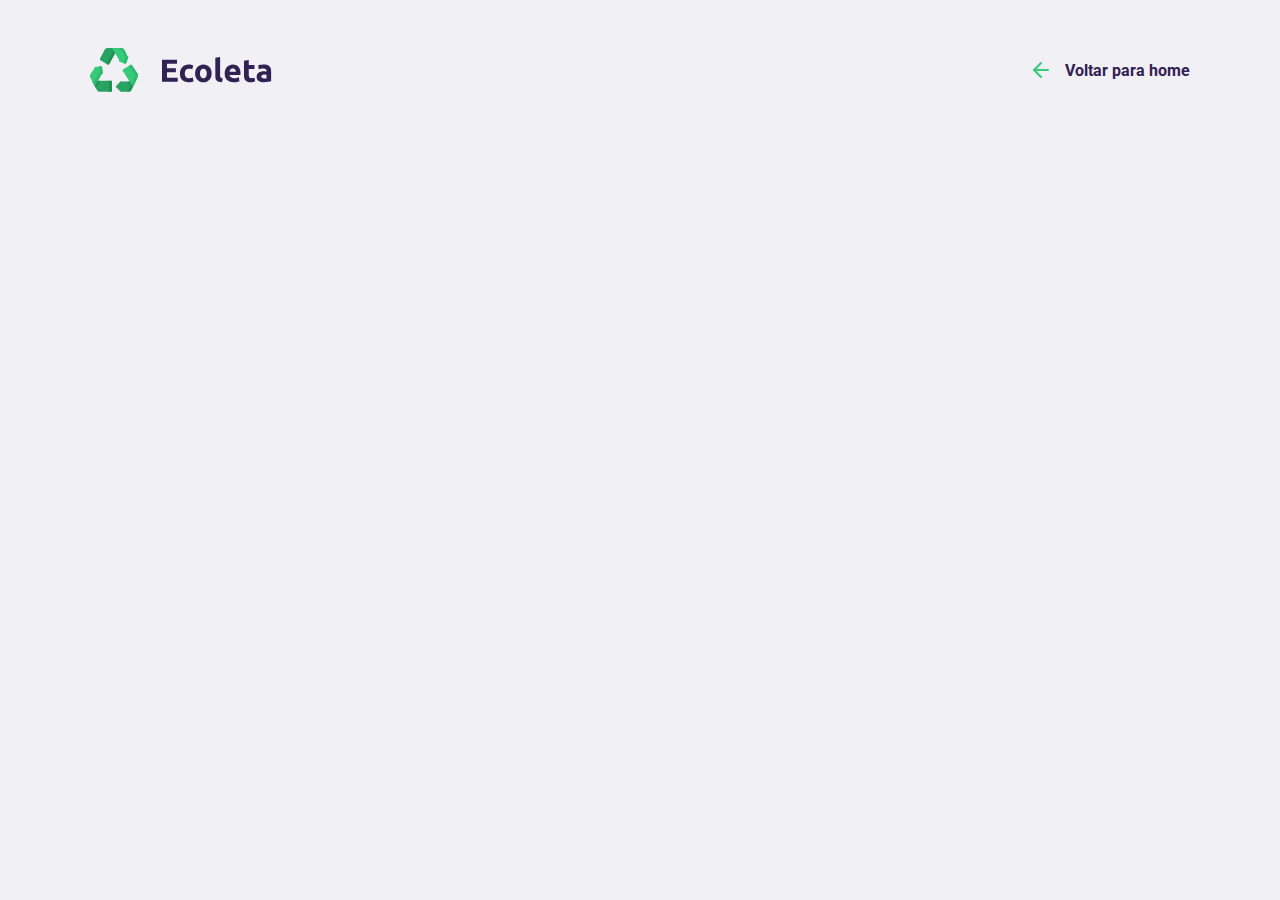
==== create-point.html @ 79a30973 "refatoramento, criação da página de formulário feito até iniciar os formulários" ====
<!DOCTYPE html>
<html lang="en">
<head>
    <meta charset="UTF-8">
    <meta name="viewport" content="width=device-width, initial-scale=1.0">
    <title>Criar ponto de coleta</title>

    <link href="https://fonts.googleapis.com/css2?family=Roboto:ital,wght@0,700;1,100&display=swap" rel="stylesheet"> 
    <link href="https://fonts.googleapis.com/css2?family=Ubuntu:wght@700&display=swap" rel="stylesheet"> 

    <link rel="stylesheet" href="styles/main.css">
    <link rel="stylesheet" href="styles/create-point.css">    
    <link rel="stylesheet" href="styles/responsive.css">
</head>
<body>

    <div id="page-create-point">
        
            <header>
                <object data="assets/logo.svg" type="image/svg+xml"></object>
                <a href="http://google.com.br">
                    <span></span>
                    Voltar para home</a>        

            </header>
        
    </div>
    
    

</body>
</html>
---- styles/main.css ----
@charset "UTF-8";

:root {
    --title-color: #322153;
    --primary-color: #34cb79;
}

* {
    margin: 0;
    padding: 0;
}

html {
    font-family: Roboto, sans-serif;
}

a {
    text-decoration: none;
}

body {
    background: #f0f0f5;
    -webkit-font-smoothing: antialiased;
}

h1, h2, h3, h4, h5, h6 {
   font-family: 'ubuntu', sans-serif; 
   color: var(--title-color);
}
/* 
Elementos inline deixam o que está ao lado ficar do lado.
Já o elemento block passa para a outra linha
Toda caixa que no caso é um display, contém largura, altura, espaçamento
preenchimentos, bordas, fundo, cor e a maneira como la é vista pelo HTML
*/
---- styles/create-point.css ----
#page-create-point {
    width: 90%;
    max-width: 1100px;
    margin: 0 auto;
}

#page-create-point header {
    margin-top: 48px;
    display: flex;
    justify-content: space-between;
    align-items: center;
}

#page-create-point header a {
    text-decoration: none;
    color: var(--title-color);
    font-weight: bold;
    display: flex;
    align-items: center;
}

#page-create-point header a span {
    margin-right: 16px;
    background-image: url('../assets/arrow-left.svg');
    display: flex;
    width: 20px;
    height: 24px;
}
---- styles/responsive.css ----
@media (max-width: 900px) {
    #page-home {
        background-position-x: 70vw;
    }

    #page-home .content{
        align-items: center;
        text-align: center;
    }

    #page-home header a {
        position: absolute;
        bottom: 48px;

        left: 50%;
        transform: translateX(-50%);
    }

    #page-home main {
        align-items: center;
    }
}

@media (min-width: 1700px) {
    #page-home {
        background-position-x: 40vw;
    }
}

@media (max-height: 760px) {
    #page-home {
        background-position-y: 200px;
    }
}
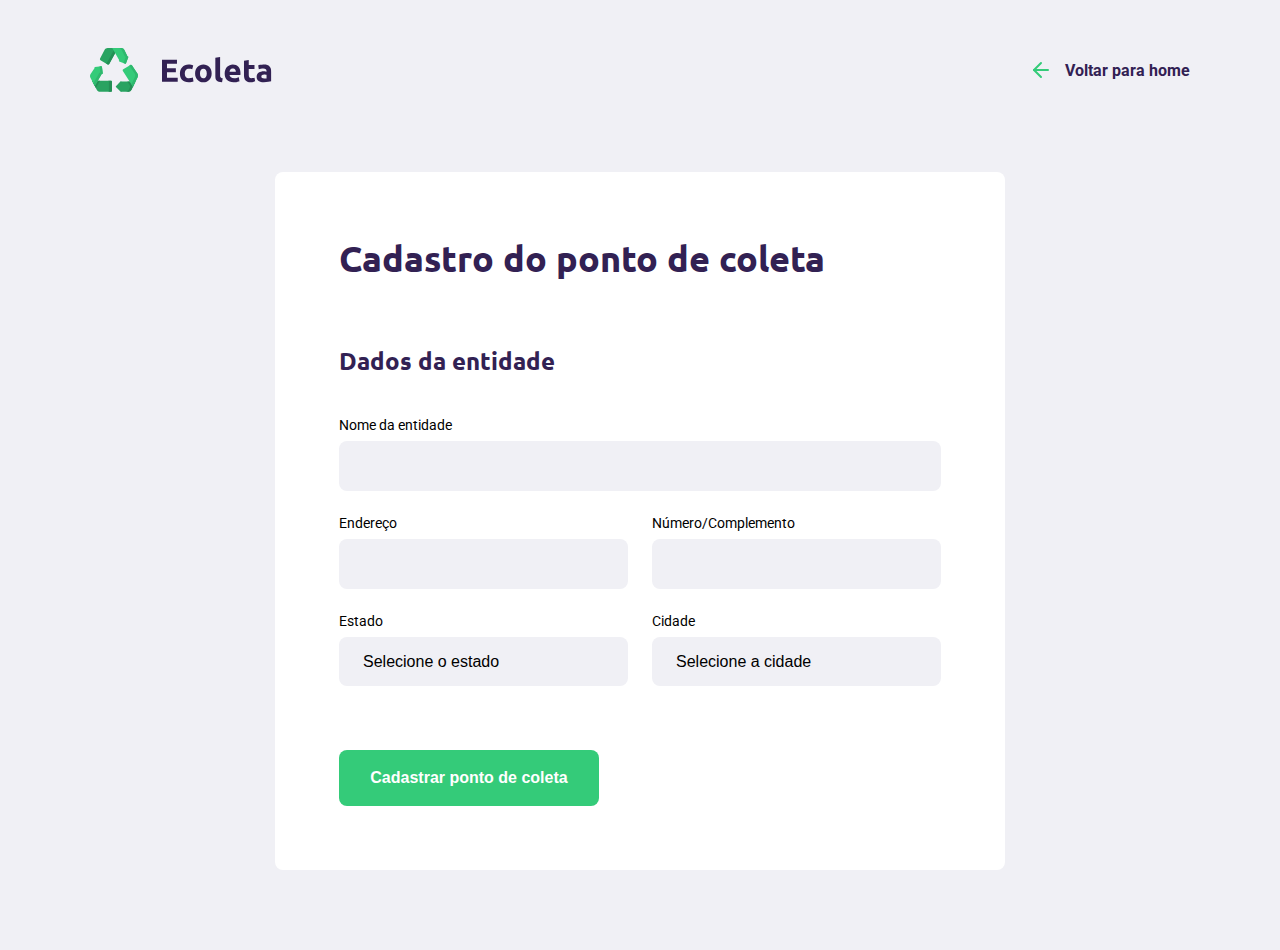
==== commit 1d796700: "Término do formulário e dos eventos dos campos select" ====
--- a/create-point.html
+++ b/create-point.html
@@ -23,10 +23,58 @@
                     Voltar para home</a>        
 
             </header>
+
+            <form action="">
+
+                <h1>Cadastro do ponto de coleta</h1>
+
+                <fieldset>
+                    <legend>
+                        <h2>Dados da entidade</h2>
+                    </legend>
+
+                    <div class="field">
+                        <label for="name">Nome da entidade</label>
+                        <input type="text" name="name">
+                    </div>
+
+                    <div class="field-group">
+                        <div class="field">
+                            <label for="address">Endereço</label>
+                            <input type="text" name="address">
+                        </div>
+                        <div class="field">
+                            <label for="address2">Número/Complemento</label>
+                            <input type="text" name="address2">
+                        </div>
+                    </div>
+
+                    <div class="field-group">
+                        <div class="field">
+                            <label for="state">Estado</label>
+                            <select name="uf">
+                                <option value="">Selecione o estado</option>                                
+                            </select>
+                            <input type="hidden" name="state">
+
+                        </div>
+                        <div class="field">
+                            <label for="city">Cidade</label>
+                            <select name="city">
+                                <option value="">Selecione a cidade</option>
+                            </select>
+                        </div>                        
+                    </div>
+
+                </fieldset>
+
+                <button type="submit">Cadastrar ponto de coleta</button>
+
+            </form>
         
     </div>
     
     
-
+    <script src="createpoint.js"></script>
 </body>
 </html>--- a/styles/main.css
+++ b/styles/main.css
@@ -8,6 +8,7 @@
 * {
     margin: 0;
     padding: 0;
+    box-sizing: border-box;
 }
 
 html {
--- a/styles/create-point.css
+++ b/styles/create-point.css
@@ -25,4 +25,85 @@
     display: flex;
     width: 20px;
     height: 24px;
-}+}
+
+form {
+    background-color: white;
+    margin: 80px auto;
+    padding: 64px;
+    border-radius: 8px;
+    max-width: 730px;
+}
+
+form h1 {
+    font-size: 36px;
+}
+
+form fieldset {
+    margin-top: 64px;
+    border: 0;
+}
+
+form legend {
+    margin-bottom: 40px;
+}
+
+form legeng h2 {
+    font-size: 24px;
+}
+
+form .field {
+    flex: 1;
+    display: flex;
+    flex-direction: column;
+    margin-bottom: 24px;
+}
+
+form .field-group {
+    display: flex;
+}
+
+form input, form select {
+    background-color: #f0f0f5;
+    border: 0;
+    padding: 16px 24px;
+    font-size: 16px;
+    border-radius: 8px;
+    /* outline: none */
+
+}
+
+form select {
+    -webkit-appearance: none;
+    -moz-appearance: none;
+    appearance: none;
+}
+
+form label {
+    font-size: 14px;
+    margin-bottom: 8px;
+}
+
+form .field-group .field + .field {
+    margin-left: 24px;
+}
+
+form button {
+    width: 260px;
+    height: 56px;
+    background-color: var(--primary-color);
+    border-radius: 8px;
+    color: white;
+    font-weight: bold;
+    font-size: 16px;
+    border: 0;
+    margin-top: 40px;
+    transition: 400ms;
+    cursor: pointer;
+}
+
+form button:hover {
+    background-color: #2fb86e;
+}
+
+/* https://servicodados.ibge.gov.br/api/v1/localidades/estados  */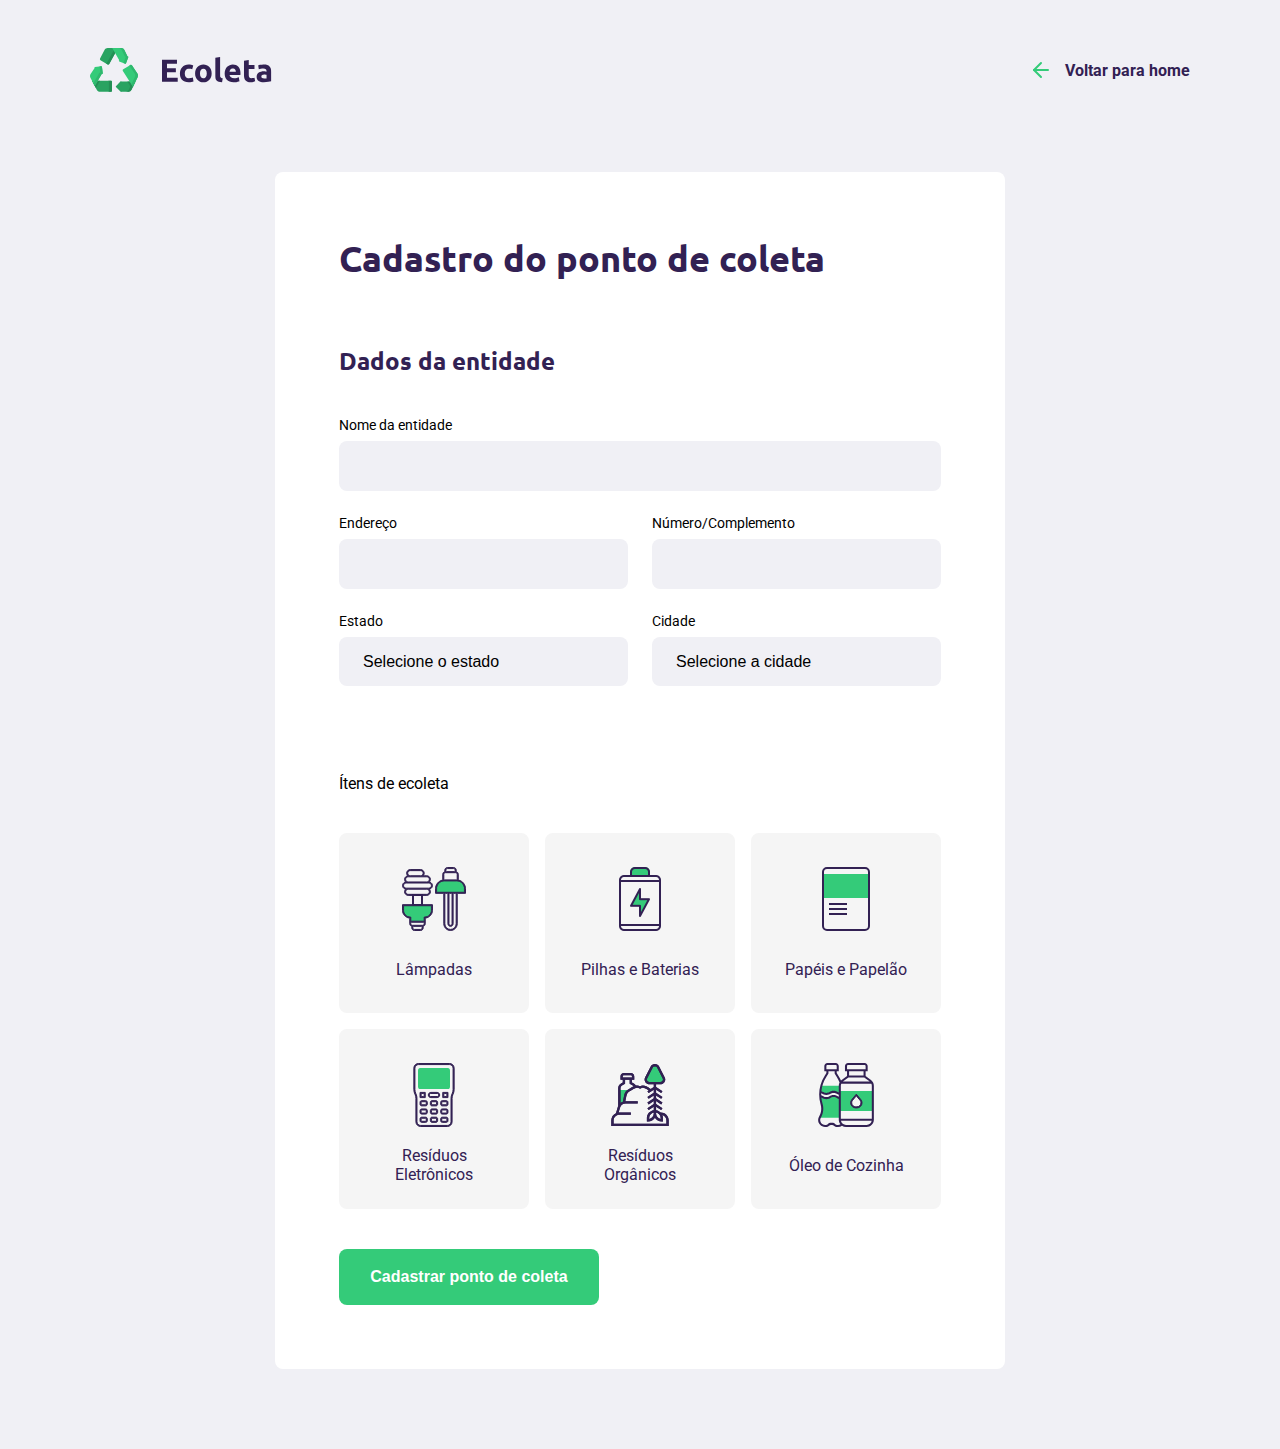
==== commit c7c0382a: "Término completo da seleção de ítens do formulário, e sua lógica" ====
--- a/create-point.html
+++ b/create-point.html
@@ -1,5 +1,5 @@
 <!DOCTYPE html>
-<html lang="en">
+<html lang="pt_br">
 <head>
     <meta charset="UTF-8">
     <meta name="viewport" content="width=device-width, initial-scale=1.0">
@@ -35,24 +35,24 @@
 
                     <div class="field">
                         <label for="name">Nome da entidade</label>
-                        <input type="text" name="name">
+                        <input type="text" name="name" required>
                     </div>
 
                     <div class="field-group">
                         <div class="field">
                             <label for="address">Endereço</label>
-                            <input type="text" name="address">
+                            <input type="text" name="address" required>
                         </div>
                         <div class="field">
                             <label for="address2">Número/Complemento</label>
-                            <input type="text" name="address2">
+                            <input type="text" name="address2" required>
                         </div>
                     </div>
 
                     <div class="field-group">
                         <div class="field">
                             <label for="state">Estado</label>
-                            <select name="uf">
+                            <select name="uf" required>
                                 <option value="">Selecione o estado</option>                                
                             </select>
                             <input type="hidden" name="state">
@@ -68,6 +68,50 @@
 
                 </fieldset>
 
+                <fieldset>
+
+                    <legend>
+                        Ítens de ecoleta
+                    </legend>                    
+
+                    <div class="items-grid">
+                        <li data-id="1">
+                            <img src="assets/lampadas.svg" alt="Lâmpadas">
+                            <span>Lâmpadas</span>
+                        </li>
+
+                        <li data-id="2">
+                            <img src="assets/baterias.png" alt="Pilhas e Baterias">
+                            <span>Pilhas e Baterias</span>
+                        </li>
+
+                        <li data-id="3">
+                            <img src="assets/papeis-papelao.svg" alt="Papéis e Papelão">
+                            <span>Papéis e Papelão</span>
+                        </li>
+
+                        <li data-id="4">
+                            <img src="assets/eletronicos.svg" alt="Resíduos Eletrônicos">
+                            <span>Resíduos Eletrônicos</span>
+                        </li>
+
+                        <li data-id="5">
+                            <img src="assets/organicos.svg" alt="Resíduos Orgânicos">
+                            <span>Resíduos Orgânicos</span>
+                        </li>
+
+                        <li data-id="6">
+                            <img src="assets/oleo.svg" alt="Óleo de Cozinha">
+                            <span>Óleo de Cozinha</span>
+                        </li>
+
+                    </div>
+
+                    <input type="hidden" name="items">
+
+
+                </fieldset>
+
                 <button type="submit">Cadastrar ponto de coleta</button>
 
             </form>
@@ -75,6 +119,6 @@
     </div>
     
     
-    <script src="createpoint.js"></script>
+    <script src="scripts/createpoint.js"></script>
 </body>
 </html>--- a/styles/create-point.css
+++ b/styles/create-point.css
@@ -106,4 +106,41 @@
     background-color: #2fb86e;
 }
 
-/* https://servicodados.ibge.gov.br/api/v1/localidades/estados  */+.items-grid {
+    display: grid;
+    grid-template-columns: 1fr 1fr 1fr;
+    gap: 16px;
+}
+
+.items-grid li {
+    background-color: #f5f5f5;
+    list-style: none;
+    border: 2px solid #f5f5f5;
+    border-radius: 8px;
+    height: 180px;
+    padding: 32px 24px 16px;
+    display: flex;
+    flex-direction: column;
+    align-items: center;
+    justify-content: space-between;
+    text-align: center;
+    cursor: pointer;
+}
+
+.items-grid li span {
+    margin-top: 12px;
+    flex: 1;
+    display: flex;
+    align-items: center;
+    color: var(--title-color);
+}
+
+.items-grid li.selected {
+    background: #e1faec;
+    border: 2px solid #34cb79;
+}
+
+.items-grid li img,
+.items-grid li span {
+    pointer-events: none;
+}